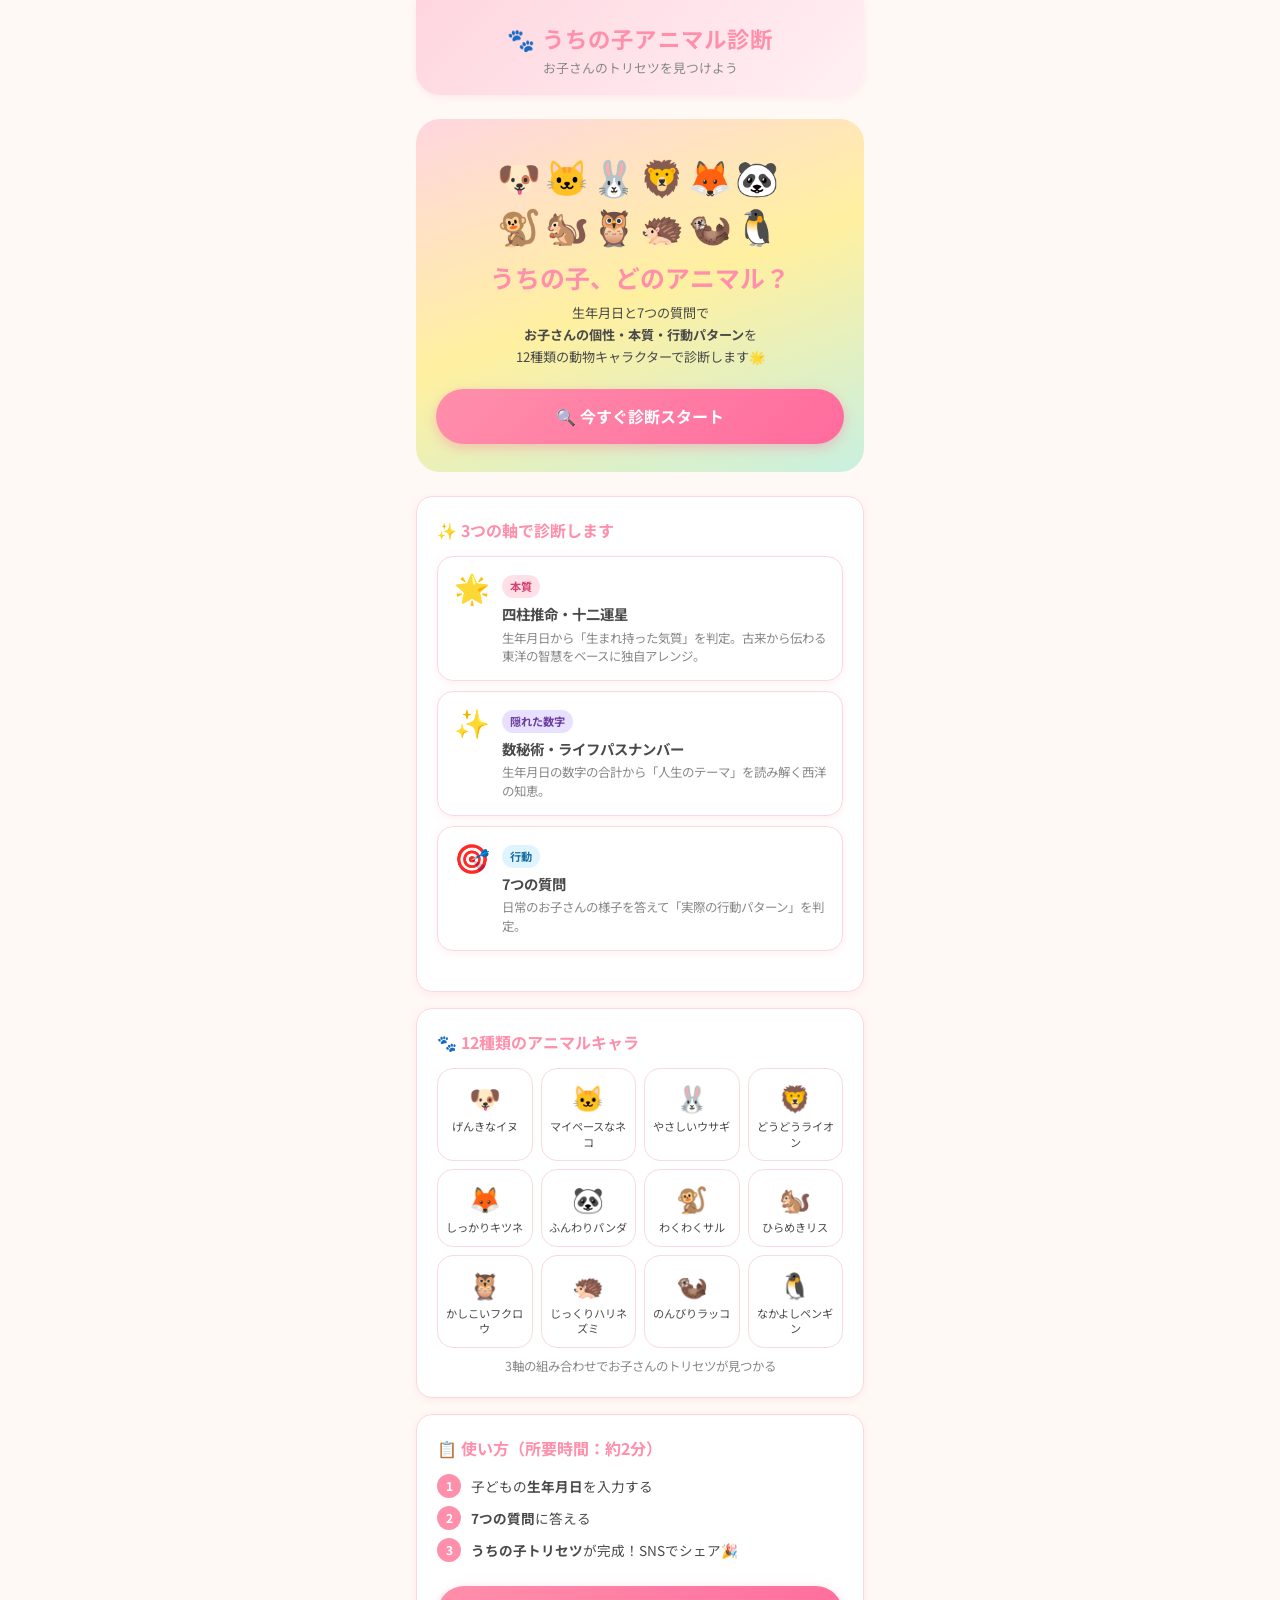
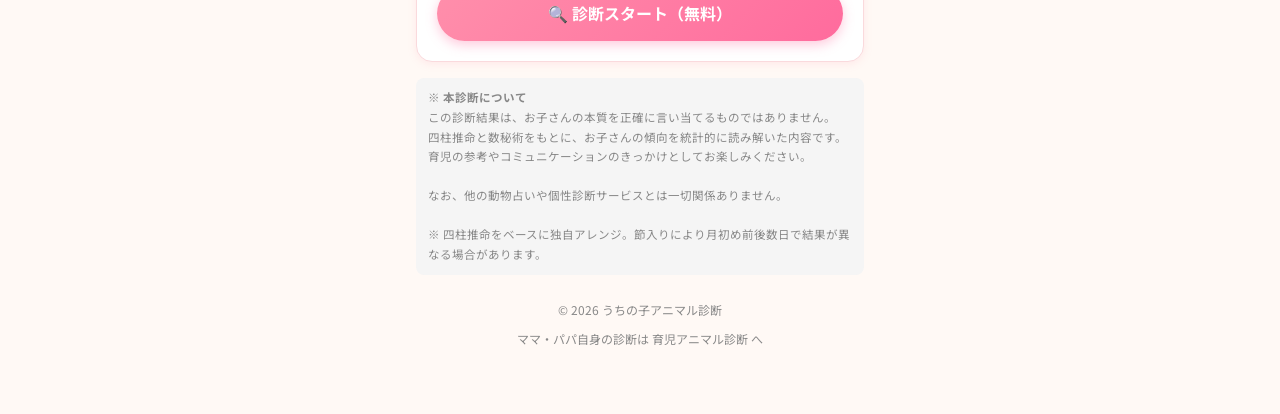
==== index.html @ 16dc5f2b "四柱推命版へ全面リニューアル（12タイプ・ロジック・UI更新） Co-Authored-By: Claude Sonnet 4.6 <noreply@anthropic.com>" ====
<!DOCTYPE html>
<html lang="ja">
<head>
  <meta charset="UTF-8">
  <meta name="viewport" content="width=device-width, initial-scale=1.0">
  <title>うちの子アニマル診断｜お子さんのトリセツを見つけよう</title>
  <meta name="description" content="生年月日と7つの質問で、うちの子の性格・気質を12種類の動物キャラクターで診断。2歳〜未就学児のママパパへ、子どもの個性を知るヒントを。">

  <!-- OGP -->
  <meta property="og:title" content="うちの子アニマル診断">
  <meta property="og:description" content="うちの子のトリセツを見つけよう。生年月日と7問で、お子さんの個性を12種類の動物で診断！">
  <meta property="og:type" content="website">
  <meta property="og:image" content="./assets/ogp.png">

  <!-- Google Fonts（丸みのあるフォント） -->
  <link rel="preconnect" href="https://fonts.googleapis.com">
  <link rel="preconnect" href="https://fonts.gstatic.com" crossorigin>
  <link href="https://fonts.googleapis.com/css2?family=Noto+Sans+JP:wght@400;700&display=swap" rel="stylesheet">

  <link rel="stylesheet" href="./css/style.css">

  <style>
    /* ── index.html 専用スタイル ── */

    /* ヒーローセクション */
    .hero {
      text-align: center;
      padding: 32px 20px 28px;
      background: linear-gradient(160deg, #FFD6E0 0%, #FFF0A0 50%, #C8F0E0 100%);
      border-radius: var(--radius-lg);
      margin-bottom: 24px;
      position: relative;
      overflow: hidden;
    }

    .hero-animals {
      font-size: 2.2rem;
      letter-spacing: 0.1em;
      margin-bottom: 12px;
      line-height: 1.4;
    }

    .hero-title {
      font-size: 1.55rem;
      font-weight: 700;
      color: var(--color-primary);
      line-height: 1.3;
      margin-bottom: 8px;
    }

    .hero-sub {
      font-size: 0.82rem;
      color: var(--color-text);
      line-height: 1.7;
      margin-bottom: 20px;
    }

    /* 3軸の説明カード */
    .axis-cards {
      display: flex;
      flex-direction: column;
      gap: 10px;
      margin-bottom: 20px;
    }

    .axis-card {
      display: flex;
      align-items: flex-start;
      gap: 12px;
      padding: 14px 16px;
      background: var(--color-white);
      border-radius: var(--radius-md);
      box-shadow: var(--shadow-sm);
      border: 1px solid var(--color-border);
    }

    .axis-icon {
      font-size: 1.8rem;
      flex-shrink: 0;
      line-height: 1;
      margin-top: 2px;
    }

    .axis-text-wrap {}

    .axis-label {
      font-size: 0.7rem;
      font-weight: 700;
      background: #FFE0E8;
      color: #D6406E;
      padding: 2px 8px;
      border-radius: var(--radius-full);
      display: inline-block;
      margin-bottom: 4px;
    }

    .axis-label.lp     { background: #E8E0FF; color: #6B3FA0; }
    .axis-label.kodo   { background: #E0F4FF; color: #1A6FA0; }

    .axis-title {
      font-size: 0.9rem;
      font-weight: 700;
      color: var(--color-text);
      margin-bottom: 2px;
    }

    .axis-desc {
      font-size: 0.78rem;
      color: var(--color-text-sub);
      line-height: 1.5;
    }

    /* 動物一覧 */
    .animals-grid {
      display: grid;
      grid-template-columns: repeat(4, 1fr);
      gap: 8px;
      margin-bottom: 8px;
    }

    .animal-chip {
      text-align: center;
      padding: 10px 4px;
      background: var(--color-white);
      border-radius: var(--radius-md);
      border: 1px solid var(--color-border);
      font-size: 0.7rem;
      color: var(--color-text);
      line-height: 1.4;
    }

    .animal-chip-emoji {
      font-size: 1.6rem;
      display: block;
      margin-bottom: 4px;
    }

    /* 免責表記 */
    .disclaimer {
      font-size: 0.72rem;
      color: var(--color-text-sub);
      background: #F5F5F5;
      border-radius: var(--radius-sm);
      padding: 10px 12px;
      line-height: 1.7;
      margin-top: 8px;
    }

    /* スタートボタンは固定表示 */
    .start-btn-wrap {
      margin-top: 24px;
    }

    .steps-list {
      list-style: none;
      display: flex;
      flex-direction: column;
      gap: 8px;
      margin-bottom: 20px;
    }

    .steps-list li {
      display: flex;
      align-items: center;
      gap: 10px;
      font-size: 0.85rem;
      color: var(--color-text);
    }

    .step-num {
      width: 24px;
      height: 24px;
      background: var(--color-primary);
      color: white;
      border-radius: 50%;
      font-size: 0.75rem;
      font-weight: 700;
      display: flex;
      align-items: center;
      justify-content: center;
      flex-shrink: 0;
    }
  </style>
</head>
<body>

  <div class="page-wrapper">

    <!-- ヘッダー -->
    <header class="site-header">
      <div class="site-title">🐾 うちの子アニマル診断</div>
      <div class="site-subtitle">お子さんのトリセツを見つけよう</div>
    </header>

    <main>

      <!-- ヒーロー -->
      <section class="hero fade-in-up">
        <div class="hero-animals">🐶🐱🐰🦁🦊🐼<br>🐒🐿️🦉🦔🦦🐧</div>
        <h1 class="hero-title">うちの子、どのアニマル？</h1>
        <p class="hero-sub">
          生年月日と7つの質問で<br>
          <strong>お子さんの個性・本質・行動パターン</strong>を<br>
          12種類の動物キャラクターで診断します🌟
        </p>
        <a href="./shindan.html" class="btn btn-primary">
          🔍 今すぐ診断スタート
        </a>
      </section>

      <!-- 3つの軸 -->
      <section class="card fade-in-up">
        <div class="card-title">✨ 3つの軸で診断します</div>
        <div class="axis-cards">

          <div class="axis-card">
            <div class="axis-icon">🌟</div>
            <div class="axis-text-wrap">
              <span class="axis-label">本質</span>
              <div class="axis-title">四柱推命・十二運星</div>
              <div class="axis-desc">生年月日から「生まれ持った気質」を判定。古来から伝わる東洋の智慧をベースに独自アレンジ。</div>
            </div>
          </div>

          <div class="axis-card">
            <div class="axis-icon">✨</div>
            <div class="axis-text-wrap">
              <span class="axis-label lp">隠れた数字</span>
              <div class="axis-title">数秘術・ライフパスナンバー</div>
              <div class="axis-desc">生年月日の数字の合計から「人生のテーマ」を読み解く西洋の知恵。</div>
            </div>
          </div>

          <div class="axis-card">
            <div class="axis-icon">🎯</div>
            <div class="axis-text-wrap">
              <span class="axis-label kodo">行動</span>
              <div class="axis-title">7つの質問</div>
              <div class="axis-desc">日常のお子さんの様子を答えて「実際の行動パターン」を判定。</div>
            </div>
          </div>

        </div>
      </section>

      <!-- 12種類の動物 -->
      <section class="card fade-in-up">
        <div class="card-title">🐾 12種類のアニマルキャラ</div>
        <div class="animals-grid">
          <div class="animal-chip"><span class="animal-chip-emoji">🐶</span>げんきなイヌ</div>
          <div class="animal-chip"><span class="animal-chip-emoji">🐱</span>マイペースなネコ</div>
          <div class="animal-chip"><span class="animal-chip-emoji">🐰</span>やさしいウサギ</div>
          <div class="animal-chip"><span class="animal-chip-emoji">🦁</span>どうどうライオン</div>
          <div class="animal-chip"><span class="animal-chip-emoji">🦊</span>しっかりキツネ</div>
          <div class="animal-chip"><span class="animal-chip-emoji">🐼</span>ふんわりパンダ</div>
          <div class="animal-chip"><span class="animal-chip-emoji">🐒</span>わくわくサル</div>
          <div class="animal-chip"><span class="animal-chip-emoji">🐿️</span>ひらめきリス</div>
          <div class="animal-chip"><span class="animal-chip-emoji">🦉</span>かしこいフクロウ</div>
          <div class="animal-chip"><span class="animal-chip-emoji">🦔</span>じっくりハリネズミ</div>
          <div class="animal-chip"><span class="animal-chip-emoji">🦦</span>のんびりラッコ</div>
          <div class="animal-chip"><span class="animal-chip-emoji">🐧</span>なかよしペンギン</div>
        </div>
        <p style="font-size:0.78rem;color:var(--color-text-sub);text-align:center;margin-top:4px;">
          3軸の組み合わせでお子さんのトリセツが見つかる
        </p>
      </section>

      <!-- 使い方ステップ -->
      <section class="card fade-in-up">
        <div class="card-title">📋 使い方（所要時間：約2分）</div>
        <ul class="steps-list">
          <li>
            <span class="step-num">1</span>
            <span>子どもの<strong>生年月日</strong>を入力する</span>
          </li>
          <li>
            <span class="step-num">2</span>
            <span><strong>7つの質問</strong>に答える</span>
          </li>
          <li>
            <span class="step-num">3</span>
            <span><strong>うちの子トリセツ</strong>が完成！SNSでシェア🎉</span>
          </li>
        </ul>
        <div class="start-btn-wrap">
          <a href="./shindan.html" class="btn btn-primary">
            🔍 診断スタート（無料）
          </a>
        </div>
      </section>

      <!-- 免責・注意事項 -->
      <div class="disclaimer">
        <strong>※ 本診断について</strong><br>
        この診断結果は、お子さんの本質を正確に言い当てるものではありません。<br>
        四柱推命と数秘術をもとに、お子さんの傾向を統計的に読み解いた内容です。<br>
        育児の参考やコミュニケーションのきっかけとしてお楽しみください。<br>
        <br>
        なお、他の動物占いや個性診断サービスとは一切関係ありません。<br>
        <br>
        ※ 四柱推命をベースに独自アレンジ。節入りにより月初め前後数日で結果が異なる場合があります。
      </div>

    </main>

    <!-- フッター -->
    <footer class="site-footer">
      <p>© 2026 うちの子アニマル診断</p>
      <p class="mt-8">
        ママ・パパ自身の診断は
        <a href="https://billy-sns.github.io/ikuji-animal-shindan/" target="_blank" rel="noopener">
          育児アニマル診断
        </a>
        へ
      </p>
    </footer>

  </div><!-- /page-wrapper -->

</body>
</html>
---- css/style.css ----
/* ============================================================
   style.css
   うちの子アニマル診断 - 全ページ共通スタイル
   モバイルファースト設計（基準幅: 390px）
   ============================================================ */

/* ── CSS変数（カラーパレット・フォント） ── */
:root {
  /* パステルカラー */
  --color-bg:       #FFF9F5;   /* ページ背景：温かみのあるオフホワイト */
  --color-primary:  #FF8FAB;   /* メインピンク */
  --color-secondary:#FFB347;   /* アクセントオレンジ */
  --color-accent:   #A8D8EA;   /* ライトブルー */
  --color-mint:     #B5EAD7;   /* ミント */
  --color-lavender: #C9B1E8;   /* ラベンダー */
  --color-yellow:   #FFEAA7;   /* やさしいイエロー */

  /* テキスト */
  --color-text:     #4A4A4A;   /* 本文テキスト */
  --color-text-sub: #888888;   /* サブテキスト */
  --color-white:    #FFFFFF;

  /* カード・ボーダー */
  --color-card:     #FFFFFF;
  --color-border:   #FADADD;   /* うすいピンクボーダー */

  /* 丸みの基本値 */
  --radius-sm:  8px;
  --radius-md:  16px;
  --radius-lg:  24px;
  --radius-full: 9999px;

  /* シャドウ */
  --shadow-sm:  0 2px 8px rgba(255,143,171,0.15);
  --shadow-md:  0 4px 16px rgba(255,143,171,0.20);

  /* フォント */
  --font-main: 'Noto Sans JP', 'Hiragino Maru Gothic ProN', 'ヒラギノ丸ゴ ProN W4', sans-serif;
}

/* ── リセット・ベース ── */
*, *::before, *::after {
  box-sizing: border-box;
  margin: 0;
  padding: 0;
}

html {
  font-size: 16px;
  -webkit-text-size-adjust: 100%;
}

body {
  font-family: var(--font-main);
  background-color: var(--color-bg);
  color: var(--color-text);
  line-height: 1.7;
  min-height: 100vh;
}

img {
  max-width: 100%;
  height: auto;
  display: block;
}

a {
  color: var(--color-primary);
  text-decoration: none;
}

a:hover {
  text-decoration: underline;
}

/* ── レイアウト ── */
.page-wrapper {
  max-width: 480px;
  margin: 0 auto;
  padding: 0 16px 40px;
}

/* ── ヘッダー ── */

/* shindan・result ページ用：ヘッダー全体をクリッカブルにする */
.site-header--linked {
  cursor: pointer;
}

/* ヘッダー内のリンク：テキスト装飾をリセットし、ホバーで薄くする */
.site-header-link {
  display: block;
  text-decoration: none;
  transition: opacity 0.15s ease;
}

.site-header-link:hover {
  opacity: 0.85;
  text-decoration: none;
}

/* トップへ戻るボタン */
.btn-to-top {
  display: block;
  width: 100%;
  padding: 14px 20px;
  min-height: 44px;           /* スマホでのタップ領域を確保 */
  background: #F5F0FF;
  color: #7B52AB;
  border: 2px solid var(--color-lavender);
  border-radius: var(--radius-full);
  font-family: var(--font-main);
  font-size: 0.9rem;
  font-weight: 700;
  cursor: pointer;
  text-align: center;
  text-decoration: none;
  transition: background 0.15s ease, transform 0.1s ease;
  -webkit-appearance: none;
}

.btn-to-top:hover {
  background: #EDE0FF;
  text-decoration: none;
}

.btn-to-top:active {
  transform: scale(0.97);
}

.back-to-top-wrap {
  margin-top: 12px;
  margin-bottom: 8px;
}

.site-header {
  text-align: center;
  padding: 24px 16px 16px;
  background: linear-gradient(135deg, #FFD6E0 0%, #FFF0F3 100%);
  border-radius: 0 0 var(--radius-lg) var(--radius-lg);
  margin-bottom: 24px;
  box-shadow: var(--shadow-sm);
}

.site-header .site-title {
  font-size: 1.4rem;
  font-weight: 700;
  color: var(--color-primary);
  letter-spacing: 0.05em;
  line-height: 1.3;
}

.site-header .site-subtitle {
  font-size: 0.8rem;
  color: var(--color-text-sub);
  margin-top: 4px;
}

/* ── カード ── */
.card {
  background: var(--color-card);
  border-radius: var(--radius-md);
  padding: 20px;
  margin-bottom: 16px;
  box-shadow: var(--shadow-sm);
  border: 1px solid var(--color-border);
}

.card-title {
  font-size: 1rem;
  font-weight: 700;
  color: var(--color-primary);
  margin-bottom: 12px;
  display: flex;
  align-items: center;
  gap: 6px;
}

/* ── ボタン ── */
.btn {
  display: block;
  width: 100%;
  padding: 14px 20px;
  border: none;
  border-radius: var(--radius-full);
  font-family: var(--font-main);
  font-size: 1rem;
  font-weight: 700;
  cursor: pointer;
  text-align: center;
  transition: transform 0.15s ease, box-shadow 0.15s ease;
  -webkit-appearance: none;
}

.btn:active {
  transform: scale(0.97);
}

.btn-primary {
  background: linear-gradient(135deg, var(--color-primary), #FF6B9D);
  color: var(--color-white);
  box-shadow: 0 4px 12px rgba(255,107,157,0.35);
}

.btn-primary:hover {
  box-shadow: 0 6px 16px rgba(255,107,157,0.45);
  text-decoration: none;
}

.btn-secondary {
  background: var(--color-white);
  color: var(--color-primary);
  border: 2px solid var(--color-primary);
}

.btn-secondary:hover {
  background: #FFF0F3;
  text-decoration: none;
}

.btn-share {
  display: flex;
  align-items: center;
  justify-content: center;
  gap: 8px;
  padding: 12px 20px;
  border-radius: var(--radius-full);
  font-size: 0.9rem;
  font-weight: 700;
  cursor: pointer;
  border: none;
  font-family: var(--font-main);
  transition: transform 0.15s ease, opacity 0.15s ease;
}

.btn-share:active { transform: scale(0.97); }

.btn-threads {
  background: #000000;
  color: #FFFFFF;
  width: 100%;
  margin-bottom: 8px;
}

.btn-x {
  background: #1DA1F2;
  color: #FFFFFF;
  width: 100%;
  margin-bottom: 8px;
}

.btn-copy {
  background: #F0F0F0;
  color: #333333;
  width: 100%;
  border: 1.5px solid #CCCCCC;
}

/* ── 絵文字アイコン（大） ── */
.emoji-lg {
  font-size: 3.5rem;
  line-height: 1;
  display: block;
  text-align: center;
  margin: 8px 0;
}

.emoji-md {
  font-size: 2rem;
  line-height: 1;
}

/* ── セクション見出し ── */
.section-label {
  display: inline-flex;
  align-items: center;
  gap: 4px;
  font-size: 0.75rem;
  font-weight: 700;
  padding: 4px 12px;
  border-radius: var(--radius-full);
  margin-bottom: 8px;
  letter-spacing: 0.05em;
}

.label-honshitsu  { background: #FFE0E8; color: #D6406E; }
.label-lp         { background: #E8E0FF; color: #6B3FA0; }
.label-behavior   { background: #E0F4FF; color: #1A6FA0; }
.label-message    { background: var(--color-yellow); color: #7A6000; }

/* ── プログレスバー ── */
.progress-wrap {
  margin-bottom: 20px;
}

.progress-text {
  font-size: 0.8rem;
  color: var(--color-text-sub);
  text-align: right;
  margin-bottom: 6px;
}

.progress-bar-bg {
  background: #FADADD;
  border-radius: var(--radius-full);
  height: 8px;
  overflow: hidden;
}

.progress-bar-fill {
  background: linear-gradient(90deg, var(--color-primary), var(--color-secondary));
  height: 100%;
  border-radius: var(--radius-full);
  transition: width 0.4s ease;
}

/* ── フォーム ── */
.form-group {
  margin-bottom: 16px;
}

.form-label {
  display: block;
  font-size: 0.85rem;
  font-weight: 700;
  color: var(--color-text);
  margin-bottom: 6px;
}

.form-select {
  width: 100%;
  padding: 12px 14px;
  border: 2px solid var(--color-border);
  border-radius: var(--radius-md);
  font-family: var(--font-main);
  font-size: 1rem;
  background: var(--color-white);
  color: var(--color-text);
  -webkit-appearance: none;
  appearance: none;
  background-image: url("data:image/svg+xml,%3Csvg xmlns='http://www.w3.org/2000/svg' width='12' height='8' viewBox='0 0 12 8'%3E%3Cpath d='M1 1l5 5 5-5' stroke='%23FF8FAB' stroke-width='2' fill='none' stroke-linecap='round'/%3E%3C/svg%3E");
  background-repeat: no-repeat;
  background-position: right 14px center;
  background-size: 12px;
}

.form-select:focus {
  outline: none;
  border-color: var(--color-primary);
  box-shadow: 0 0 0 3px rgba(255,143,171,0.2);
}

/* 生年月日：年月日を横並びに */
.birthday-row {
  display: flex;
  gap: 8px;
  align-items: center;
}

.birthday-row .form-select {
  flex: 1;
}

.birthday-sep {
  font-size: 1rem;
  color: var(--color-text-sub);
  flex-shrink: 0;
}

/* ── 質問カード ── */
.question-card {
  background: var(--color-card);
  border-radius: var(--radius-lg);
  padding: 24px 20px;
  box-shadow: var(--shadow-md);
  border: 1px solid var(--color-border);
}

.question-num {
  font-size: 0.75rem;
  font-weight: 700;
  color: var(--color-primary);
  background: #FFE0E8;
  padding: 3px 10px;
  border-radius: var(--radius-full);
  display: inline-block;
  margin-bottom: 10px;
}

.question-text {
  font-size: 1rem;
  font-weight: 700;
  line-height: 1.5;
  margin-bottom: 16px;
  color: var(--color-text);
}

/* 選択肢ボタン */
.options-list {
  list-style: none;
  display: flex;
  flex-direction: column;
  gap: 10px;
}

.option-btn {
  width: 100%;
  padding: 14px 16px;
  background: var(--color-white);
  border: 2px solid var(--color-border);
  border-radius: var(--radius-md);
  font-family: var(--font-main);
  font-size: 0.9rem;
  color: var(--color-text);
  text-align: left;
  cursor: pointer;
  line-height: 1.4;
  transition: border-color 0.15s ease, background 0.15s ease, transform 0.1s ease;
  -webkit-appearance: none;
}

.option-btn:hover {
  border-color: var(--color-primary);
  background: #FFF5F8;
}

.option-btn.selected {
  border-color: var(--color-primary);
  background: #FFE8EF;
  font-weight: 700;
}

.option-btn:active {
  transform: scale(0.98);
}

/* ── 結果ページ ── */
.result-animal-header {
  text-align: center;
  padding: 24px 20px;
  background: linear-gradient(135deg, #FFD6E0 0%, #FFF9F5 100%);
  border-radius: var(--radius-lg);
  margin-bottom: 16px;
  box-shadow: var(--shadow-sm);
}

.result-animal-emoji {
  font-size: 5rem;
  line-height: 1;
  margin-bottom: 8px;
}

.result-animal-name {
  font-size: 1.5rem;
  font-weight: 700;
  color: var(--color-primary);
}

.result-description {
  font-size: 0.9rem;
  line-height: 1.9;
  color: var(--color-text);
  white-space: pre-line; /* 改行をそのまま反映 */
  margin-top: 8px;
}

/* 共通メッセージ枠 */
.message-box {
  background: linear-gradient(135deg, #FFF9E0, #FFFDF5);
  border: 2px solid var(--color-yellow);
  border-radius: var(--radius-md);
  padding: 20px;
  text-align: center;
  margin-bottom: 16px;
}

.message-box p {
  font-size: 0.9rem;
  line-height: 1.8;
  color: var(--color-text);
}

/* 導線カード */
.cta-card {
  background: linear-gradient(135deg, #F0F9FF, #E8F4FF);
  border: 1px solid var(--color-accent);
  border-radius: var(--radius-md);
  padding: 20px;
  margin-bottom: 12px;
}

.cta-title {
  font-size: 0.85rem;
  font-weight: 700;
  color: #1A6FA0;
  margin-bottom: 8px;
}

/* ── フッター ── */
.site-footer {
  text-align: center;
  padding: 24px 16px;
  font-size: 0.75rem;
  color: var(--color-text-sub);
  line-height: 1.8;
}

.site-footer a {
  color: var(--color-text-sub);
}

/* ── アニメーション ── */
@keyframes fadeInUp {
  from { opacity: 0; transform: translateY(16px); }
  to   { opacity: 1; transform: translateY(0); }
}

.fade-in-up {
  animation: fadeInUp 0.4s ease both;
}

/* ── ユーティリティ ── */
.text-center { text-align: center; }
.mt-8  { margin-top: 8px;  }
.mt-16 { margin-top: 16px; }
.mt-24 { margin-top: 24px; }
.mb-8  { margin-bottom: 8px;  }
.mb-16 { margin-bottom: 16px; }
.hidden { display: none !important; }
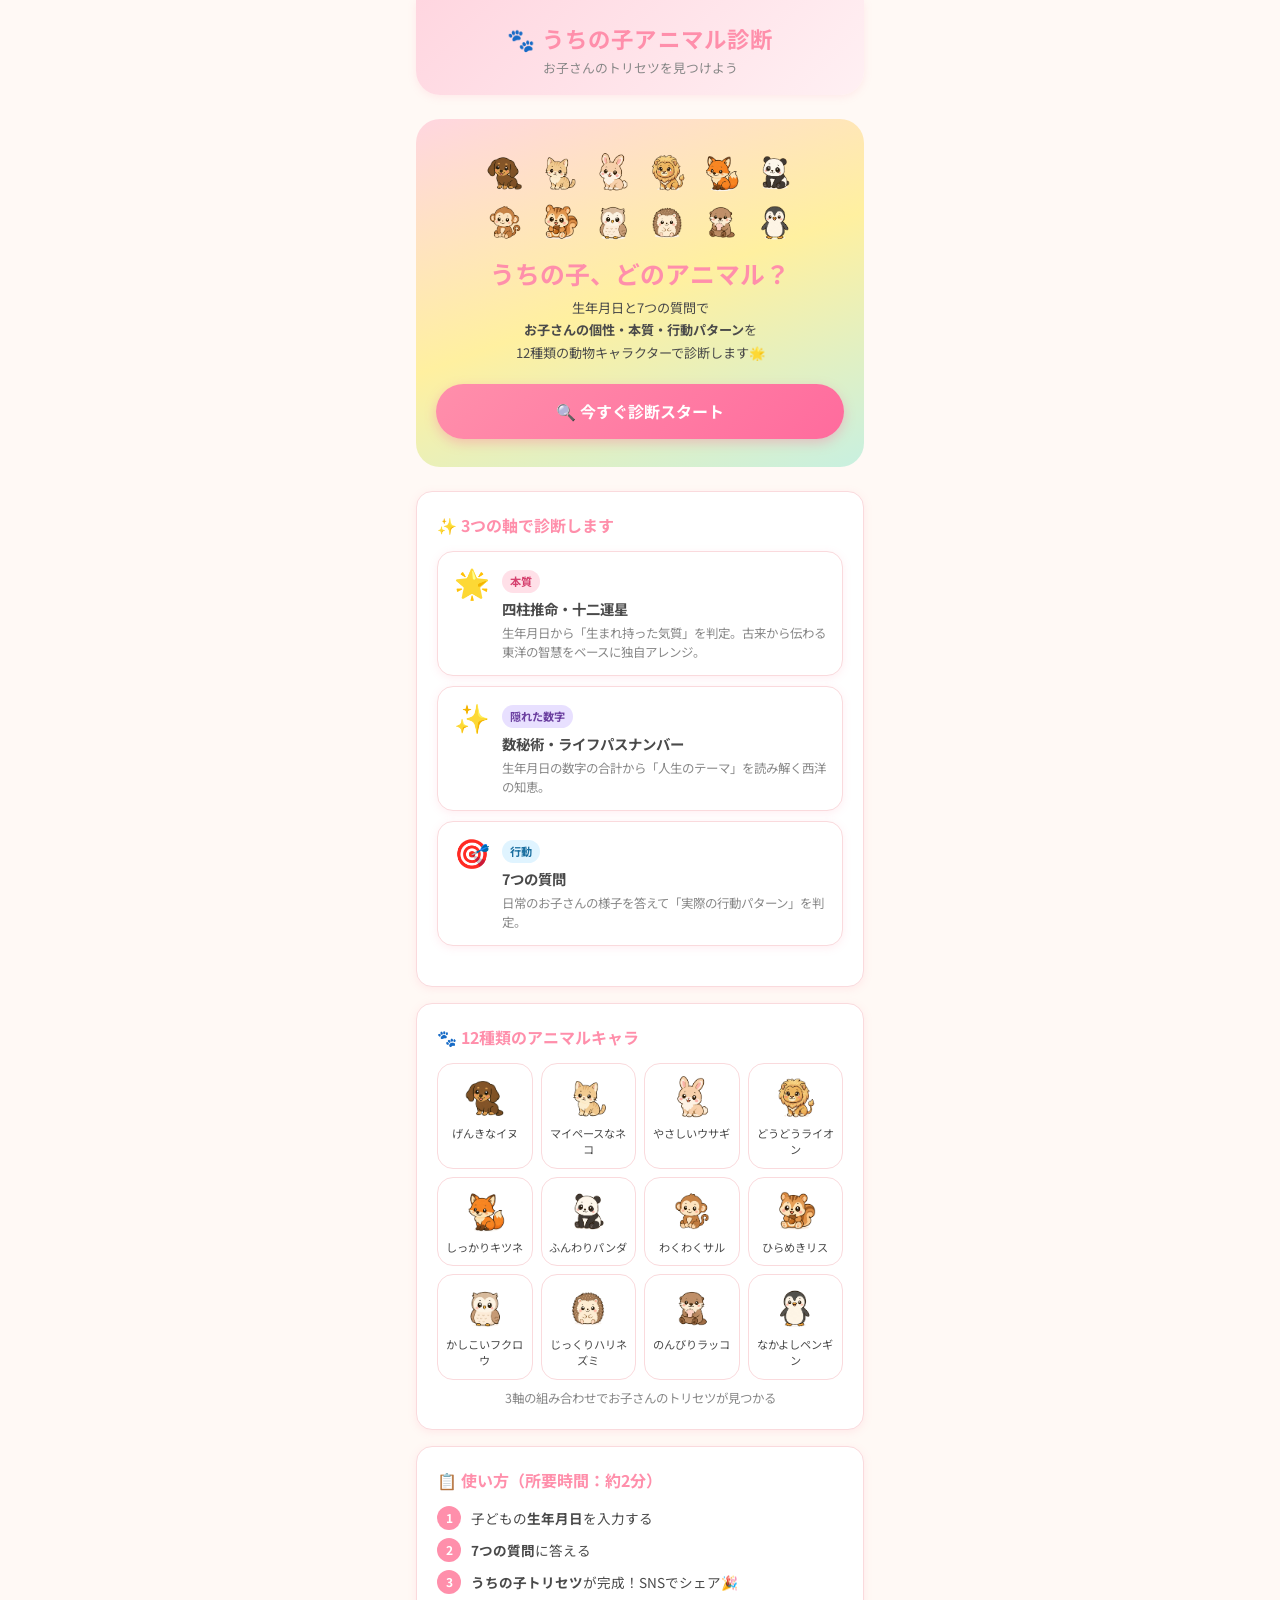
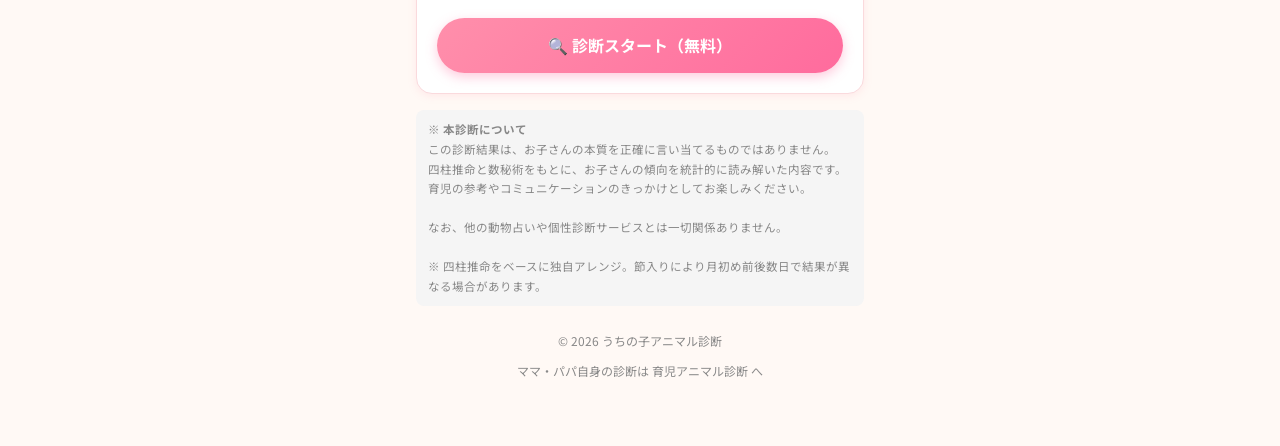
==== commit 30484c4c: "動物表示を絵文字から画像(PNG)に変更 / cache busting導入 - 結果ページの本質カードのメイン動物表示を画像化（data.jsにimageフィールド追加） - トップページのヒーロー" ====
--- a/index.html
+++ b/index.html
@@ -17,7 +17,7 @@
   <link rel="preconnect" href="https://fonts.gstatic.com" crossorigin>
   <link href="https://fonts.googleapis.com/css2?family=Noto+Sans+JP:wght@400;700&display=swap" rel="stylesheet">
 
-  <link rel="stylesheet" href="./css/style.css">
+  <link rel="stylesheet" href="./css/style.css?v=1">
 
   <style>
     /* ── index.html 専用スタイル ── */
@@ -34,10 +34,30 @@
     }
 
     .hero-animals {
+      display: grid;
+      grid-template-columns: repeat(6, 1fr);
+      gap: 6px 4px;
+      max-width: 320px;
+      margin: 0 auto 12px;
+      justify-items: center;
+    }
+
+    /* ヒーロー動物帯の各アイコン（画像＋絵文字フォールバック） */
+    .hero-animal {
+      display: inline-flex;
+      align-items: center;
+      justify-content: center;
+    }
+
+    .hero-animal-img {
+      width: 44px;
+      height: 44px;
+      object-fit: contain;
+    }
+
+    .hero-animal-emoji {
       font-size: 2.2rem;
-      letter-spacing: 0.1em;
-      margin-bottom: 12px;
-      line-height: 1.4;
+      line-height: 1;
     }
 
     .hero-title {
@@ -135,6 +155,15 @@
       margin-bottom: 4px;
     }
 
+    /* 12種類グリッドの動物画像（絵文字に代わるアイコン） */
+    .animal-chip-img {
+      width: 48px;
+      height: 48px;
+      object-fit: contain;
+      display: block;
+      margin: 0 auto 4px;
+    }
+
     /* 免責表記 */
     .disclaimer {
       font-size: 0.72rem;
@@ -196,7 +225,20 @@
 
       <!-- ヒーロー -->
       <section class="hero fade-in-up">
-        <div class="hero-animals">🐶🐱🐰🦁🦊🐼<br>🐒🐿️🦉🦔🦦🐧</div>
+        <div class="hero-animals">
+          <span class="hero-animal"><img class="hero-animal-img" src="./images/dog.png" alt="げんきなイヌ" onerror="this.style.display='none';if(this.nextElementSibling)this.nextElementSibling.style.display='inline-block';"><span class="hero-animal-emoji" style="display:none;">🐶</span></span>
+          <span class="hero-animal"><img class="hero-animal-img" src="./images/cat.png" alt="マイペースなネコ" onerror="this.style.display='none';if(this.nextElementSibling)this.nextElementSibling.style.display='inline-block';"><span class="hero-animal-emoji" style="display:none;">🐱</span></span>
+          <span class="hero-animal"><img class="hero-animal-img" src="./images/rabbit.png" alt="やさしいウサギ" onerror="this.style.display='none';if(this.nextElementSibling)this.nextElementSibling.style.display='inline-block';"><span class="hero-animal-emoji" style="display:none;">🐰</span></span>
+          <span class="hero-animal"><img class="hero-animal-img" src="./images/lion.png" alt="どうどうライオン" onerror="this.style.display='none';if(this.nextElementSibling)this.nextElementSibling.style.display='inline-block';"><span class="hero-animal-emoji" style="display:none;">🦁</span></span>
+          <span class="hero-animal"><img class="hero-animal-img" src="./images/fox.png" alt="しっかりキツネ" onerror="this.style.display='none';if(this.nextElementSibling)this.nextElementSibling.style.display='inline-block';"><span class="hero-animal-emoji" style="display:none;">🦊</span></span>
+          <span class="hero-animal"><img class="hero-animal-img" src="./images/panda.png" alt="ふんわりパンダ" onerror="this.style.display='none';if(this.nextElementSibling)this.nextElementSibling.style.display='inline-block';"><span class="hero-animal-emoji" style="display:none;">🐼</span></span>
+          <span class="hero-animal"><img class="hero-animal-img" src="./images/monkey.png" alt="わくわくサル" onerror="this.style.display='none';if(this.nextElementSibling)this.nextElementSibling.style.display='inline-block';"><span class="hero-animal-emoji" style="display:none;">🐒</span></span>
+          <span class="hero-animal"><img class="hero-animal-img" src="./images/squirrel.png" alt="ひらめきリス" onerror="this.style.display='none';if(this.nextElementSibling)this.nextElementSibling.style.display='inline-block';"><span class="hero-animal-emoji" style="display:none;">🐿️</span></span>
+          <span class="hero-animal"><img class="hero-animal-img" src="./images/owl.png" alt="かしこいフクロウ" onerror="this.style.display='none';if(this.nextElementSibling)this.nextElementSibling.style.display='inline-block';"><span class="hero-animal-emoji" style="display:none;">🦉</span></span>
+          <span class="hero-animal"><img class="hero-animal-img" src="./images/hedgehog.png" alt="じっくりハリネズミ" onerror="this.style.display='none';if(this.nextElementSibling)this.nextElementSibling.style.display='inline-block';"><span class="hero-animal-emoji" style="display:none;">🦔</span></span>
+          <span class="hero-animal"><img class="hero-animal-img" src="./images/otter.png" alt="のんびりラッコ" onerror="this.style.display='none';if(this.nextElementSibling)this.nextElementSibling.style.display='inline-block';"><span class="hero-animal-emoji" style="display:none;">🦦</span></span>
+          <span class="hero-animal"><img class="hero-animal-img" src="./images/penguin.png" alt="なかよしペンギン" onerror="this.style.display='none';if(this.nextElementSibling)this.nextElementSibling.style.display='inline-block';"><span class="hero-animal-emoji" style="display:none;">🐧</span></span>
+        </div>
         <h1 class="hero-title">うちの子、どのアニマル？</h1>
         <p class="hero-sub">
           生年月日と7つの質問で<br>
@@ -247,18 +289,18 @@
       <section class="card fade-in-up">
         <div class="card-title">🐾 12種類のアニマルキャラ</div>
         <div class="animals-grid">
-          <div class="animal-chip"><span class="animal-chip-emoji">🐶</span>げんきなイヌ</div>
-          <div class="animal-chip"><span class="animal-chip-emoji">🐱</span>マイペースなネコ</div>
-          <div class="animal-chip"><span class="animal-chip-emoji">🐰</span>やさしいウサギ</div>
-          <div class="animal-chip"><span class="animal-chip-emoji">🦁</span>どうどうライオン</div>
-          <div class="animal-chip"><span class="animal-chip-emoji">🦊</span>しっかりキツネ</div>
-          <div class="animal-chip"><span class="animal-chip-emoji">🐼</span>ふんわりパンダ</div>
-          <div class="animal-chip"><span class="animal-chip-emoji">🐒</span>わくわくサル</div>
-          <div class="animal-chip"><span class="animal-chip-emoji">🐿️</span>ひらめきリス</div>
-          <div class="animal-chip"><span class="animal-chip-emoji">🦉</span>かしこいフクロウ</div>
-          <div class="animal-chip"><span class="animal-chip-emoji">🦔</span>じっくりハリネズミ</div>
-          <div class="animal-chip"><span class="animal-chip-emoji">🦦</span>のんびりラッコ</div>
-          <div class="animal-chip"><span class="animal-chip-emoji">🐧</span>なかよしペンギン</div>
+          <div class="animal-chip"><img class="animal-chip-img" src="./images/dog.png" alt="" onerror="this.style.display='none';if(this.nextElementSibling)this.nextElementSibling.style.display='block';"><span class="animal-chip-emoji" style="display:none;">🐶</span>げんきなイヌ</div>
+          <div class="animal-chip"><img class="animal-chip-img" src="./images/cat.png" alt="" onerror="this.style.display='none';if(this.nextElementSibling)this.nextElementSibling.style.display='block';"><span class="animal-chip-emoji" style="display:none;">🐱</span>マイペースなネコ</div>
+          <div class="animal-chip"><img class="animal-chip-img" src="./images/rabbit.png" alt="" onerror="this.style.display='none';if(this.nextElementSibling)this.nextElementSibling.style.display='block';"><span class="animal-chip-emoji" style="display:none;">🐰</span>やさしいウサギ</div>
+          <div class="animal-chip"><img class="animal-chip-img" src="./images/lion.png" alt="" onerror="this.style.display='none';if(this.nextElementSibling)this.nextElementSibling.style.display='block';"><span class="animal-chip-emoji" style="display:none;">🦁</span>どうどうライオン</div>
+          <div class="animal-chip"><img class="animal-chip-img" src="./images/fox.png" alt="" onerror="this.style.display='none';if(this.nextElementSibling)this.nextElementSibling.style.display='block';"><span class="animal-chip-emoji" style="display:none;">🦊</span>しっかりキツネ</div>
+          <div class="animal-chip"><img class="animal-chip-img" src="./images/panda.png" alt="" onerror="this.style.display='none';if(this.nextElementSibling)this.nextElementSibling.style.display='block';"><span class="animal-chip-emoji" style="display:none;">🐼</span>ふんわりパンダ</div>
+          <div class="animal-chip"><img class="animal-chip-img" src="./images/monkey.png" alt="" onerror="this.style.display='none';if(this.nextElementSibling)this.nextElementSibling.style.display='block';"><span class="animal-chip-emoji" style="display:none;">🐒</span>わくわくサル</div>
+          <div class="animal-chip"><img class="animal-chip-img" src="./images/squirrel.png" alt="" onerror="this.style.display='none';if(this.nextElementSibling)this.nextElementSibling.style.display='block';"><span class="animal-chip-emoji" style="display:none;">🐿️</span>ひらめきリス</div>
+          <div class="animal-chip"><img class="animal-chip-img" src="./images/owl.png" alt="" onerror="this.style.display='none';if(this.nextElementSibling)this.nextElementSibling.style.display='block';"><span class="animal-chip-emoji" style="display:none;">🦉</span>かしこいフクロウ</div>
+          <div class="animal-chip"><img class="animal-chip-img" src="./images/hedgehog.png" alt="" onerror="this.style.display='none';if(this.nextElementSibling)this.nextElementSibling.style.display='block';"><span class="animal-chip-emoji" style="display:none;">🦔</span>じっくりハリネズミ</div>
+          <div class="animal-chip"><img class="animal-chip-img" src="./images/otter.png" alt="" onerror="this.style.display='none';if(this.nextElementSibling)this.nextElementSibling.style.display='block';"><span class="animal-chip-emoji" style="display:none;">🦦</span>のんびりラッコ</div>
+          <div class="animal-chip"><img class="animal-chip-img" src="./images/penguin.png" alt="" onerror="this.style.display='none';if(this.nextElementSibling)this.nextElementSibling.style.display='block';"><span class="animal-chip-emoji" style="display:none;">🐧</span>なかよしペンギン</div>
         </div>
         <p style="font-size:0.78rem;color:var(--color-text-sub);text-align:center;margin-top:4px;">
           3軸の組み合わせでお子さんのトリセツが見つかる
